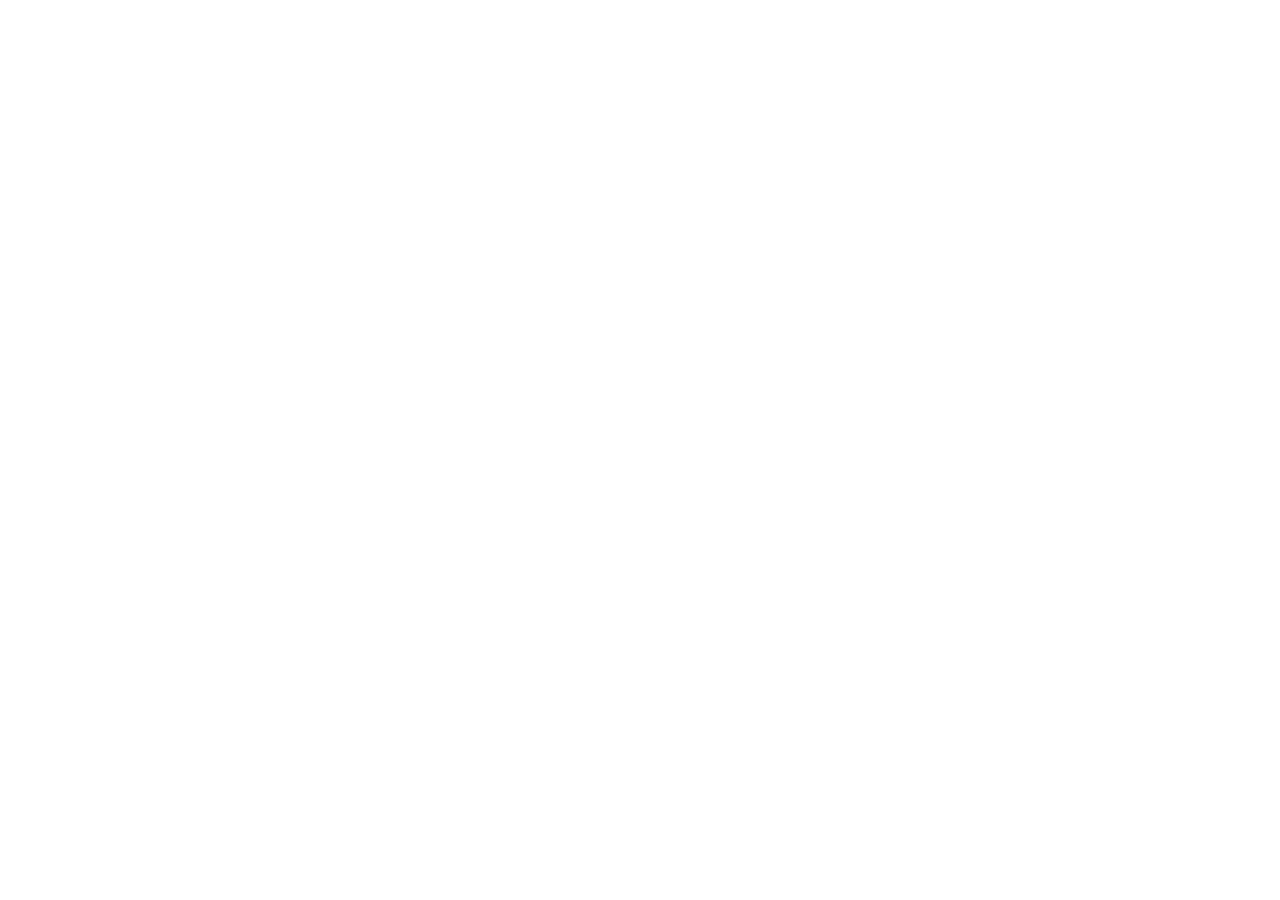
==== index.html @ dc9d1894 "Initial commit" ====
<!DOCTYPE html>
<html lang="en">
<head>
    <meta charset="UTF-8">
    <meta name="viewport" content="width=device-width, initial-scale=1.0">
    <link rel="stylesheet" href="styles/normalize.css">
    <link rel="stylesheet" href="styles/index.css">
    <title>Assignment 11</title>
</head>
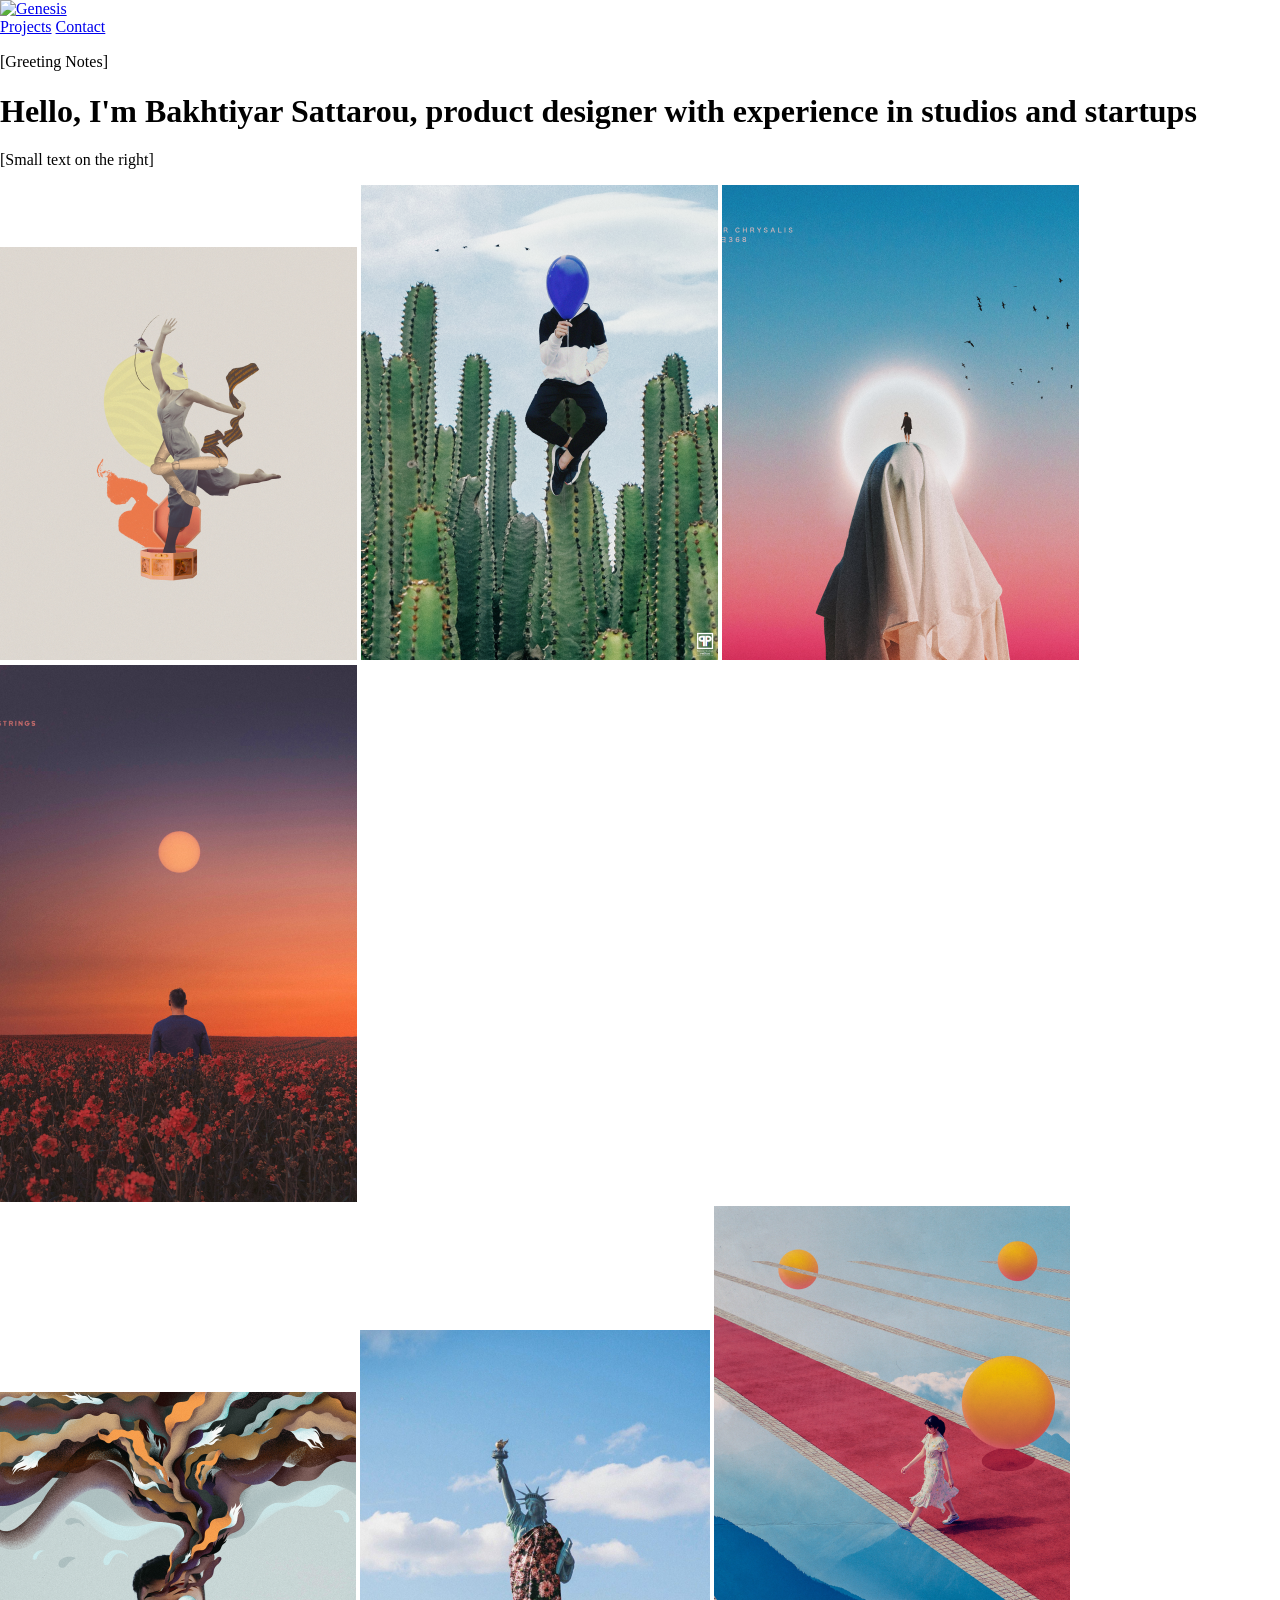
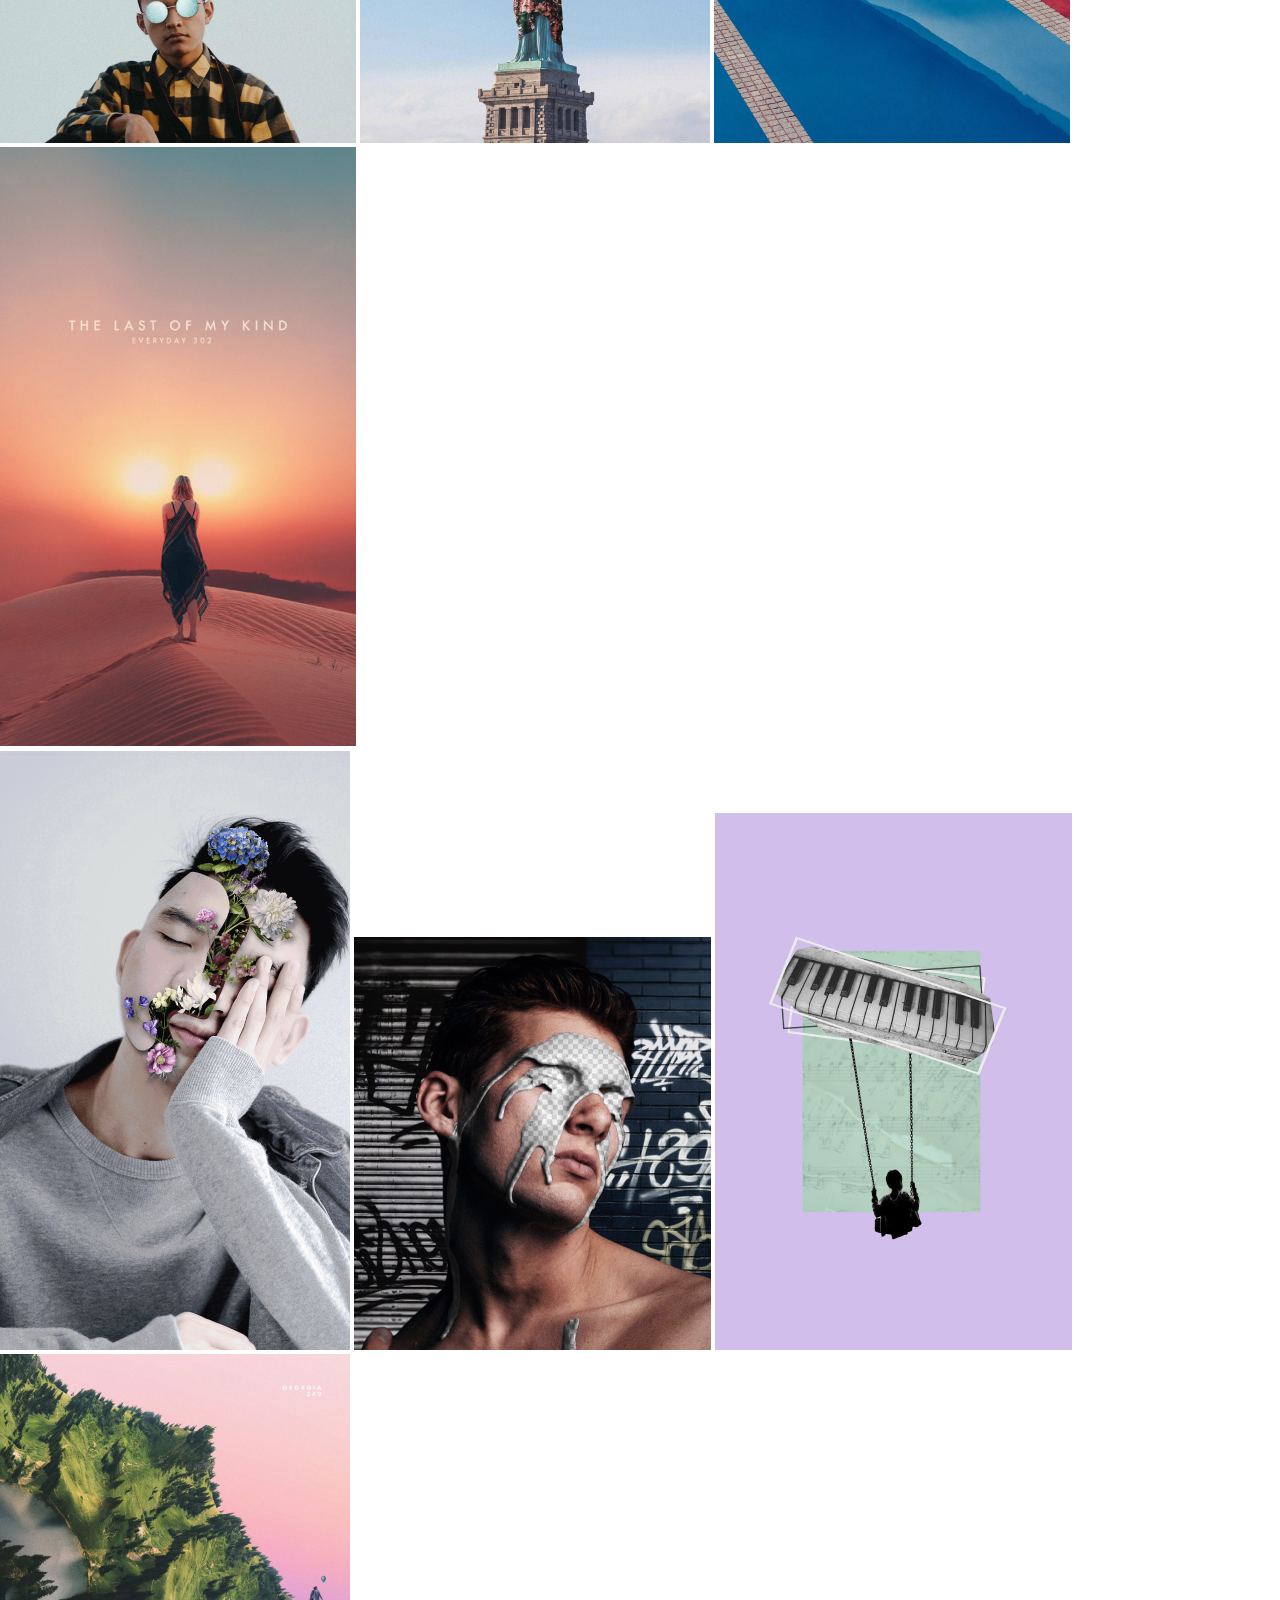
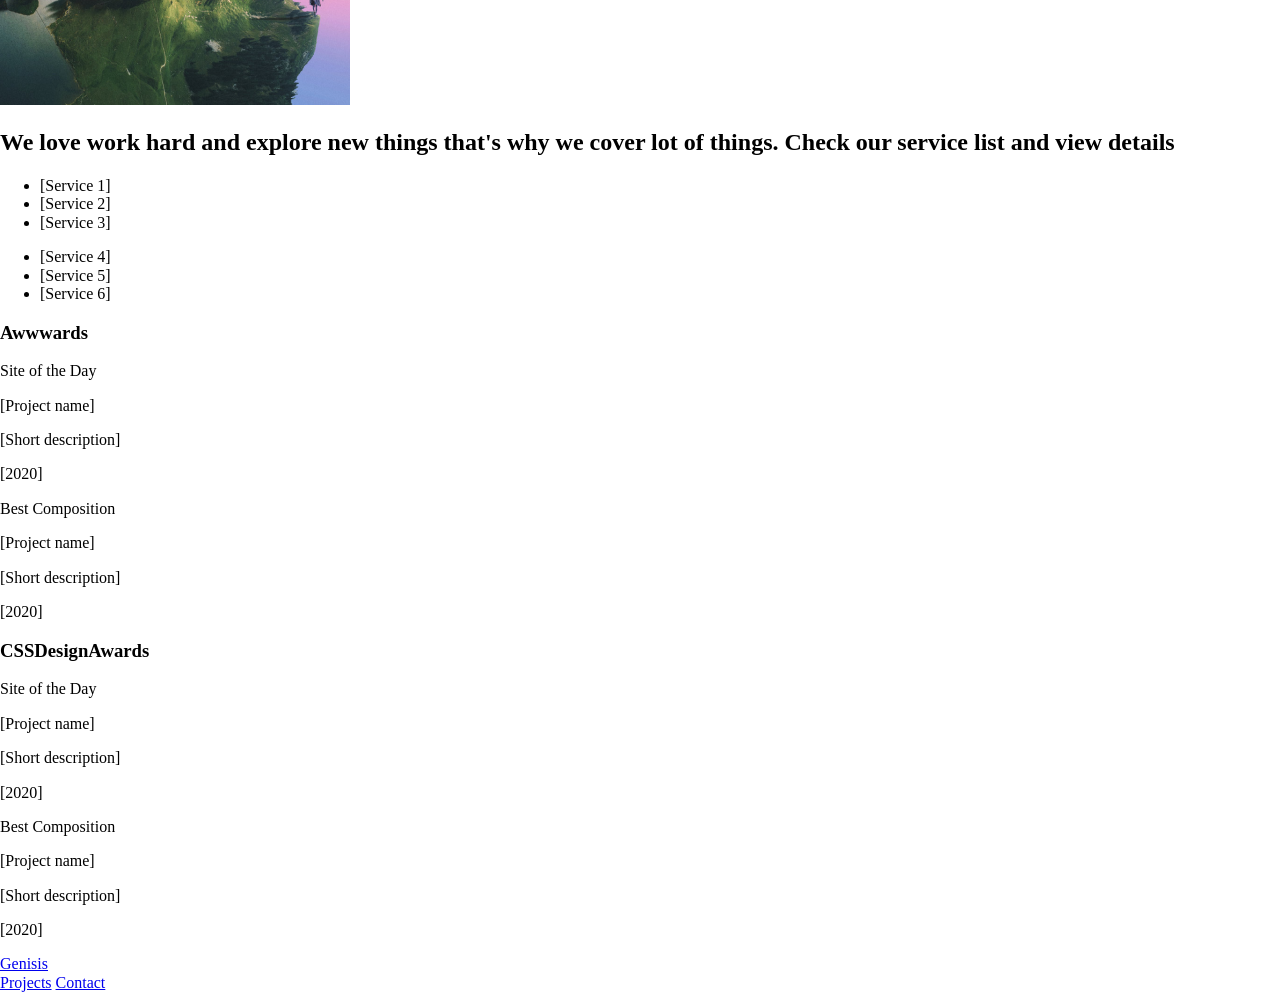
==== commit dcc0013b: "Created full index.html document for project. Added the imagery for the first page and logo. Connect" ====
--- a/index.html
+++ b/index.html
@@ -5,5 +5,125 @@
     <meta name="viewport" content="width=device-width, initial-scale=1.0">
     <link rel="stylesheet" href="styles/normalize.css">
     <link rel="stylesheet" href="styles/index.css">
-    <title>Assignment 11</title>
-</head>+    <link rel="preconnect" href="https://fonts.googleapis.com">
+    <link rel="preconnect" href="https://fonts.gstatic.com" crossorigin>
+    <link href="https://fonts.googleapis.com/css2?family=Mulish:ital,wght@0,200..1000;1,200..1000&display=swap" rel="stylesheet">
+    <title>Genesis</title>
+</head>
+<body>
+    <div class="page">
+        <header class="header">
+            <a href="index.html" class="header__logo">
+            <img src="images/logo.svg" alt="Genesis">
+            </a>
+            <nav class="header__nav">
+                <a href="project.html" class="header__link">Projects</a>
+                <a href="contact.html" class="header__link">Contact</a>
+            </nav>
+        </header>
+
+        <main class="main">
+            <section class="hero">
+                <div>
+                    <p class="hero__label">[Greeting Notes]</p>
+                    <h1 class="hero__title">
+                        Hello, I'm Bakhtiyar Sattarou,
+                        <span class="hero__accent">product designer</span>
+                        with experience in studios and startups
+                    </h1>
+                </div>
+                <p class="hero__side">[Small text on the right]</p>
+                </section>
+                
+                <section class="gallery">
+                    <div class="gallery__column">
+                        <img src="images/row-1-img-1.png" alt="Dancer with yellow circle">
+                        <img src="images/row-2-img-1.png" alt="Person floating above cactuses">
+                        <img src="images/row-3-img-1.png" alt="Ghost figure in front of moon">
+                        <img src="images/row-4-img-1.png" alt="Man in red flower field">
+                    </div>
+                    <div class="gallery__column">
+                        <img src="images/row-1-img-2.png" alt="Man with colorful hair">
+                        <img src="images/row-2-img-2.png" alt="Liberty in flower dress">
+                        <img src="images/row-3-img-2.png" alt="Woman on red path">
+                        <img src="images/row-4-img-2.png" alt="Sunset desert">
+                    </div>
+                    <div class="gallery__column">
+                        <img src="images/row-1-img-3.png" alt="Man with flowers on his face">
+                        <img src="images/row-2-img-3.png" alt="Painted face">
+                        <img src="images/row-3-img-3.png" alt="Piano swing">
+                        <img src="images/row-4-img-3.png" alt="Tiny person on green island">
+                    </div>
+                </section>
+
+                <section class="services">
+                    <h2 class="services__title">
+                        We love work hard and explore new things that's why we cover lot of things. Check our service list and view details
+                    </h2>
+                    <ul class="services__list">
+                        <li>[Service 1]</li>
+                        <li>[Service 2]</li>
+                        <li>[Service 3]</li>
+                    </ul>
+                    <ul class="services__list">
+                        <li>[Service 4]</li>
+                        <li>[Service 5]</li>
+                        <li>[Service 6]</li>
+                    </ul>
+                </section>
+
+            <section class="awards">
+                    <div class="awards__group">
+                        <h3 class="awards__ord">Awwwards</h3>
+                        <div>
+                            <div class="awards__item">
+                                <p class="awards__type">Site of the Day</p>
+                                <div>
+                                    <p class="awards__name">[Project name]</p>
+                                    <p class="awards__desc">[Short description]</p>
+                                </div>
+                                <p class="awards__year">[2020]</p>
+                            </div>
+                            <div class="awards__item">
+                                <p class="awards__type">Best Composition</p>
+                                <div>
+                                    <p class="awards__name">[Project name]</p>
+                                    <p class="awards__desc">[Short description]</p>
+                                </div>
+                                <p class="awards__year">[2020]</p>
+                            </div>
+                        </div>
+                    </div>
+
+                <div class="awards__group">
+                        <h3 class="awards__org">CSSDesignAwards</h3>
+                    <div>
+                        <div class="awards__item">
+                            <p class="awards__type">Site of the Day</p>
+                            <div>
+                                <p class="awards__name">[Project name]</p>
+                                <p class="awards__desc">[Short description]</p>
+                            </div>
+                            <p class="awards__year">[2020]</p>
+                        </div>
+                        <div class="awards__item">
+                            <p class="awards__type">Best Composition</p>
+                            <div>
+                                <p class="awards__name">[Project name]</p>
+                                <p class="awards__desc">[Short description]</p>
+                            </div>
+                            <p class="awards__year">[2020]</p>
+                        </div>
+                    </div>
+                </div>    
+            </section>
+        </main>
+        <footer class="footer">
+            <a href="index.html" class="footer__logo">Genisis</a>
+            <nav class="footer__nav">
+                <a href="project.html" class="footer__link">Projects</a>
+                <a href="contact.html" class="footer__link">Contact</a>
+            </nav>
+        </footer>
+</body>
+</html>
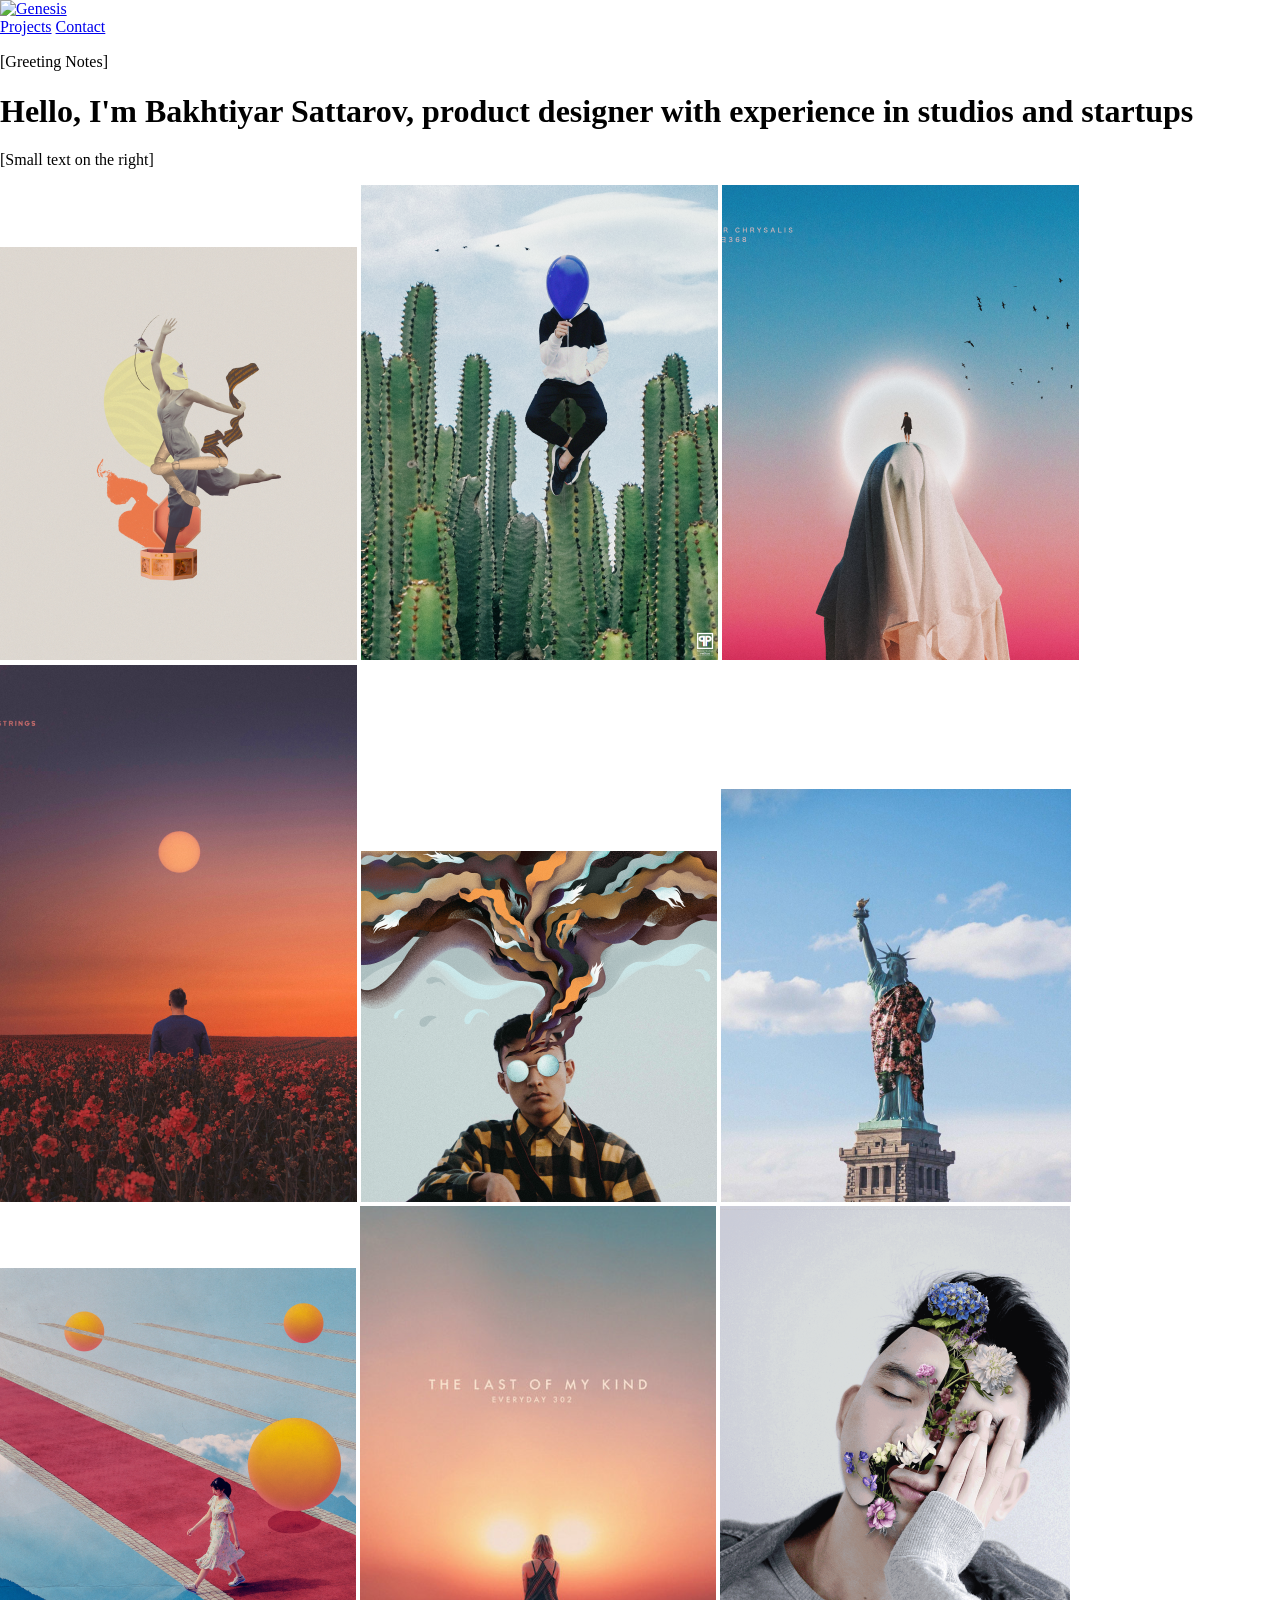
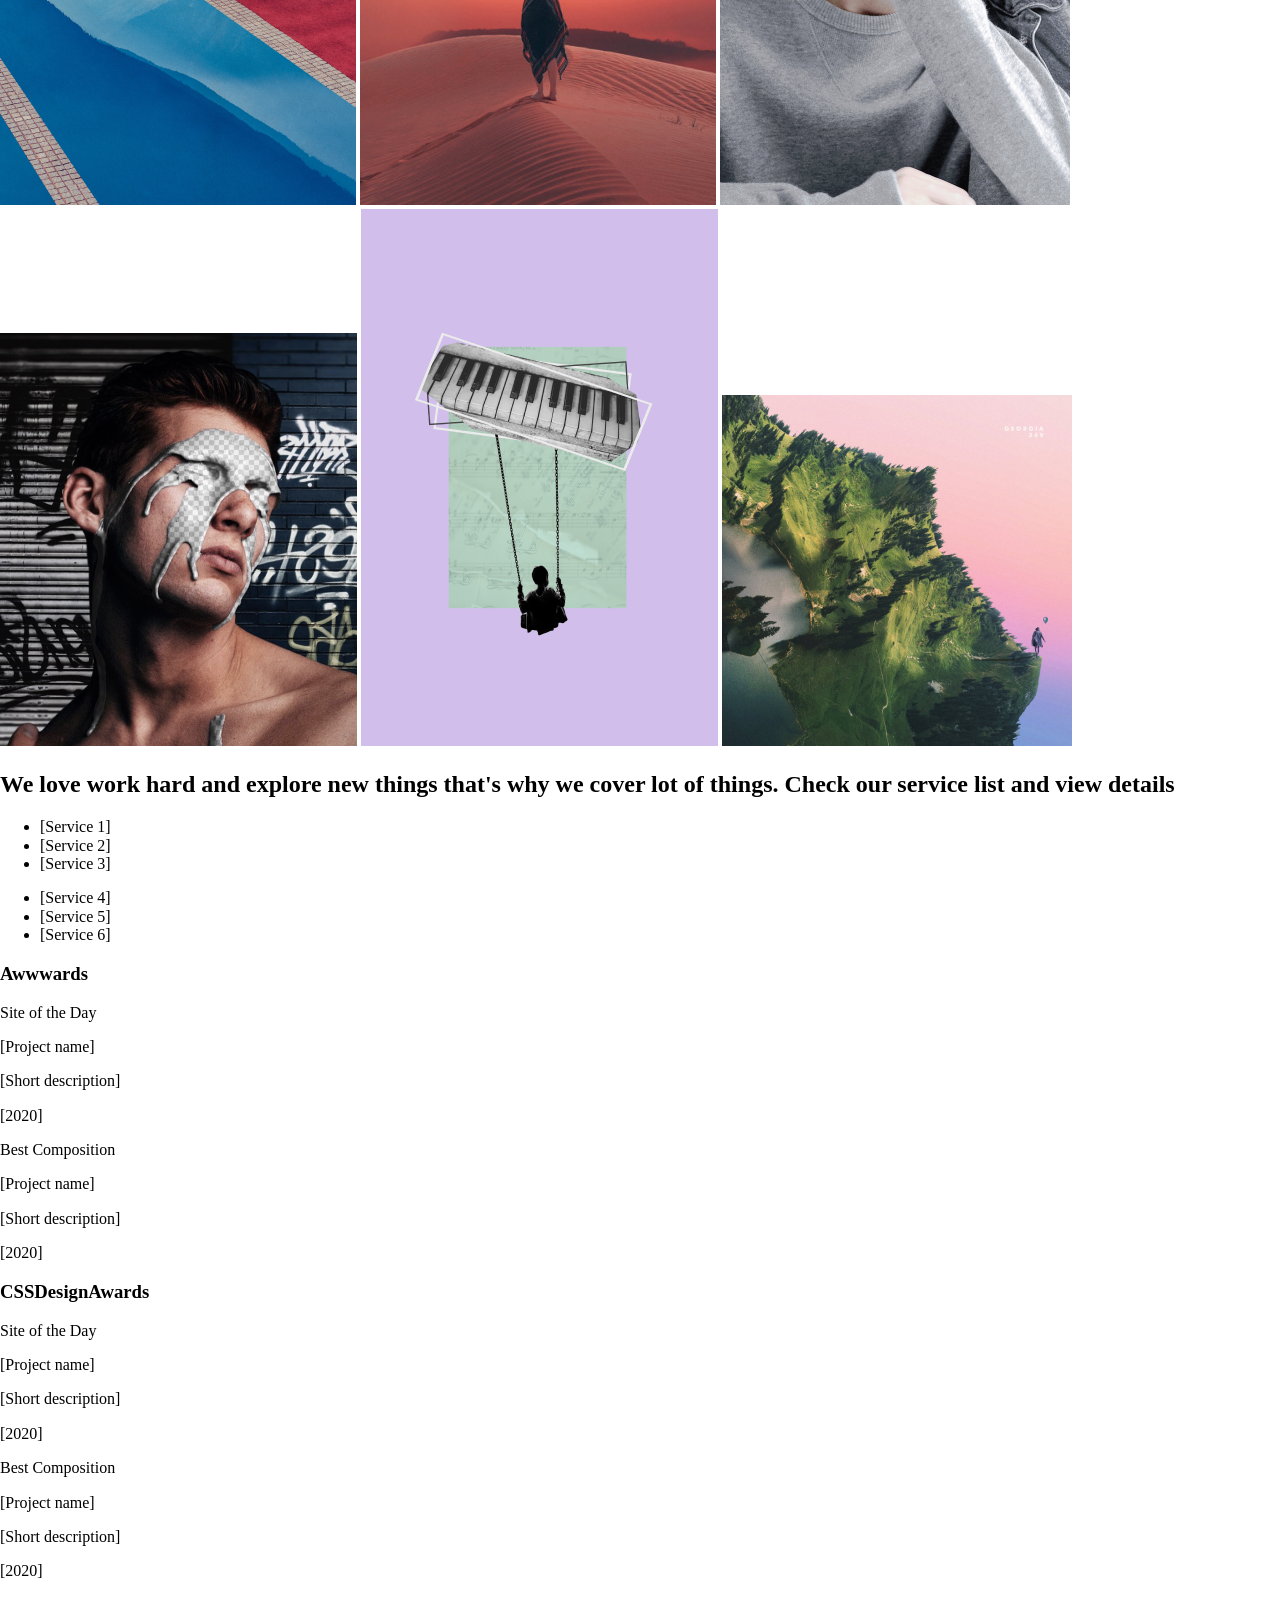
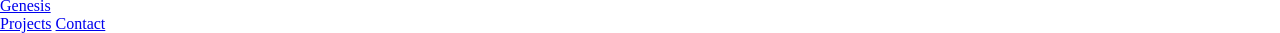
==== commit be755e7b: "Fix typos and improve gallery structure in index.html" ====
--- a/index.html
+++ b/index.html
@@ -8,10 +8,9 @@
     <link rel="preconnect" href="https://fonts.googleapis.com">
     <link rel="preconnect" href="https://fonts.gstatic.com" crossorigin>
     <link href="https://fonts.googleapis.com/css2?family=Mulish:ital,wght@0,200..1000;1,200..1000&display=swap" rel="stylesheet">
-    <title>Genesis</title>
+    <title>Genesis | Home</title>
 </head>
 <body>
-    <div class="page">
         <header class="header">
             <a href="index.html" class="header__logo">
             <img src="images/logo.svg" alt="Genesis">
@@ -27,7 +26,7 @@
                 <div>
                     <p class="hero__label">[Greeting Notes]</p>
                     <h1 class="hero__title">
-                        Hello, I'm Bakhtiyar Sattarou,
+                        Hello, I'm Bakhtiyar Sattarov,
                         <span class="hero__accent">product designer</span>
                         with experience in studios and startups
                     </h1>
@@ -36,25 +35,24 @@
                 </section>
                 
                 <section class="gallery">
-                    <div class="gallery__column">
-                        <img src="images/row-1-img-1.png" alt="Dancer with yellow circle">
-                        <img src="images/row-2-img-1.png" alt="Person floating above cactuses">
-                        <img src="images/row-3-img-1.png" alt="Ghost figure in front of moon">
-                        <img src="images/row-4-img-1.png" alt="Man in red flower field">
-                    </div>
-                    <div class="gallery__column">
-                        <img src="images/row-1-img-2.png" alt="Man with colorful hair">
-                        <img src="images/row-2-img-2.png" alt="Liberty in flower dress">
-                        <img src="images/row-3-img-2.png" alt="Woman on red path">
-                        <img src="images/row-4-img-2.png" alt="Sunset desert">
-                    </div>
-                    <div class="gallery__column">
-                        <img src="images/row-1-img-3.png" alt="Man with flowers on his face">
-                        <img src="images/row-2-img-3.png" alt="Painted face">
-                        <img src="images/row-3-img-3.png" alt="Piano swing">
-                        <img src="images/row-4-img-3.png" alt="Tiny person on green island">
-                    </div>
-                </section>
+            <!-- column 1 -->
+            <img class="gallery__img gallery__img--7" src="images/row-1-img-1.png" alt="Dancer with yellow circle">
+            <img class="gallery__img gallery__img--8" src="images/row-2-img-1.png" alt="Person floating above cactuses">
+            <img class="gallery__img gallery__img--8" src="images/row-3-img-1.png" alt="Ghost figure in front of moon">
+            <img class="gallery__img gallery__img--9" src="images/row-4-img-1.png" alt="Man in red flower field">
+
+            <!-- column 2 -->
+            <img class="gallery__img gallery__img--6" src="images/row-1-img-2.png" alt="Man with colorful hair">
+            <img class="gallery__img gallery__img--7" src="images/row-2-img-2.png" alt="Liberty in flower dress">
+            <img class="gallery__img gallery__img--9" src="images/row-3-img-2.png" alt="Woman on red path">
+            <img class="gallery__img gallery__img--10" src="images/row-4-img-2.png" alt="Sunset desert">
+
+            <!-- column 3 -->
+            <img class="gallery__img gallery__img--10" src="images/row-1-img-3.png" alt="Man with flowers on his face">
+            <img class="gallery__img gallery__img--7" src="images/row-2-img-3.png" alt="Painted face">
+            <img class="gallery__img gallery__img--9" src="images/row-3-img-3.png" alt="Piano swing">
+            <img class="gallery__img gallery__img--6" src="images/row-4-img-3.png" alt="Tiny person on green island">
+        </section>
 
                 <section class="services">
                     <h2 class="services__title">
@@ -74,7 +72,7 @@
 
             <section class="awards">
                     <div class="awards__group">
-                        <h3 class="awards__ord">Awwwards</h3>
+                        <h3 class="awards__org">Awwwards</h3>
                         <div>
                             <div class="awards__item">
                                 <p class="awards__type">Site of the Day</p>
@@ -119,7 +117,7 @@
             </section>
         </main>
         <footer class="footer">
-            <a href="index.html" class="footer__logo">Genisis</a>
+            <a href="index.html" class="footer__logo">Genesis</a>
             <nav class="footer__nav">
                 <a href="project.html" class="footer__link">Projects</a>
                 <a href="contact.html" class="footer__link">Contact</a>
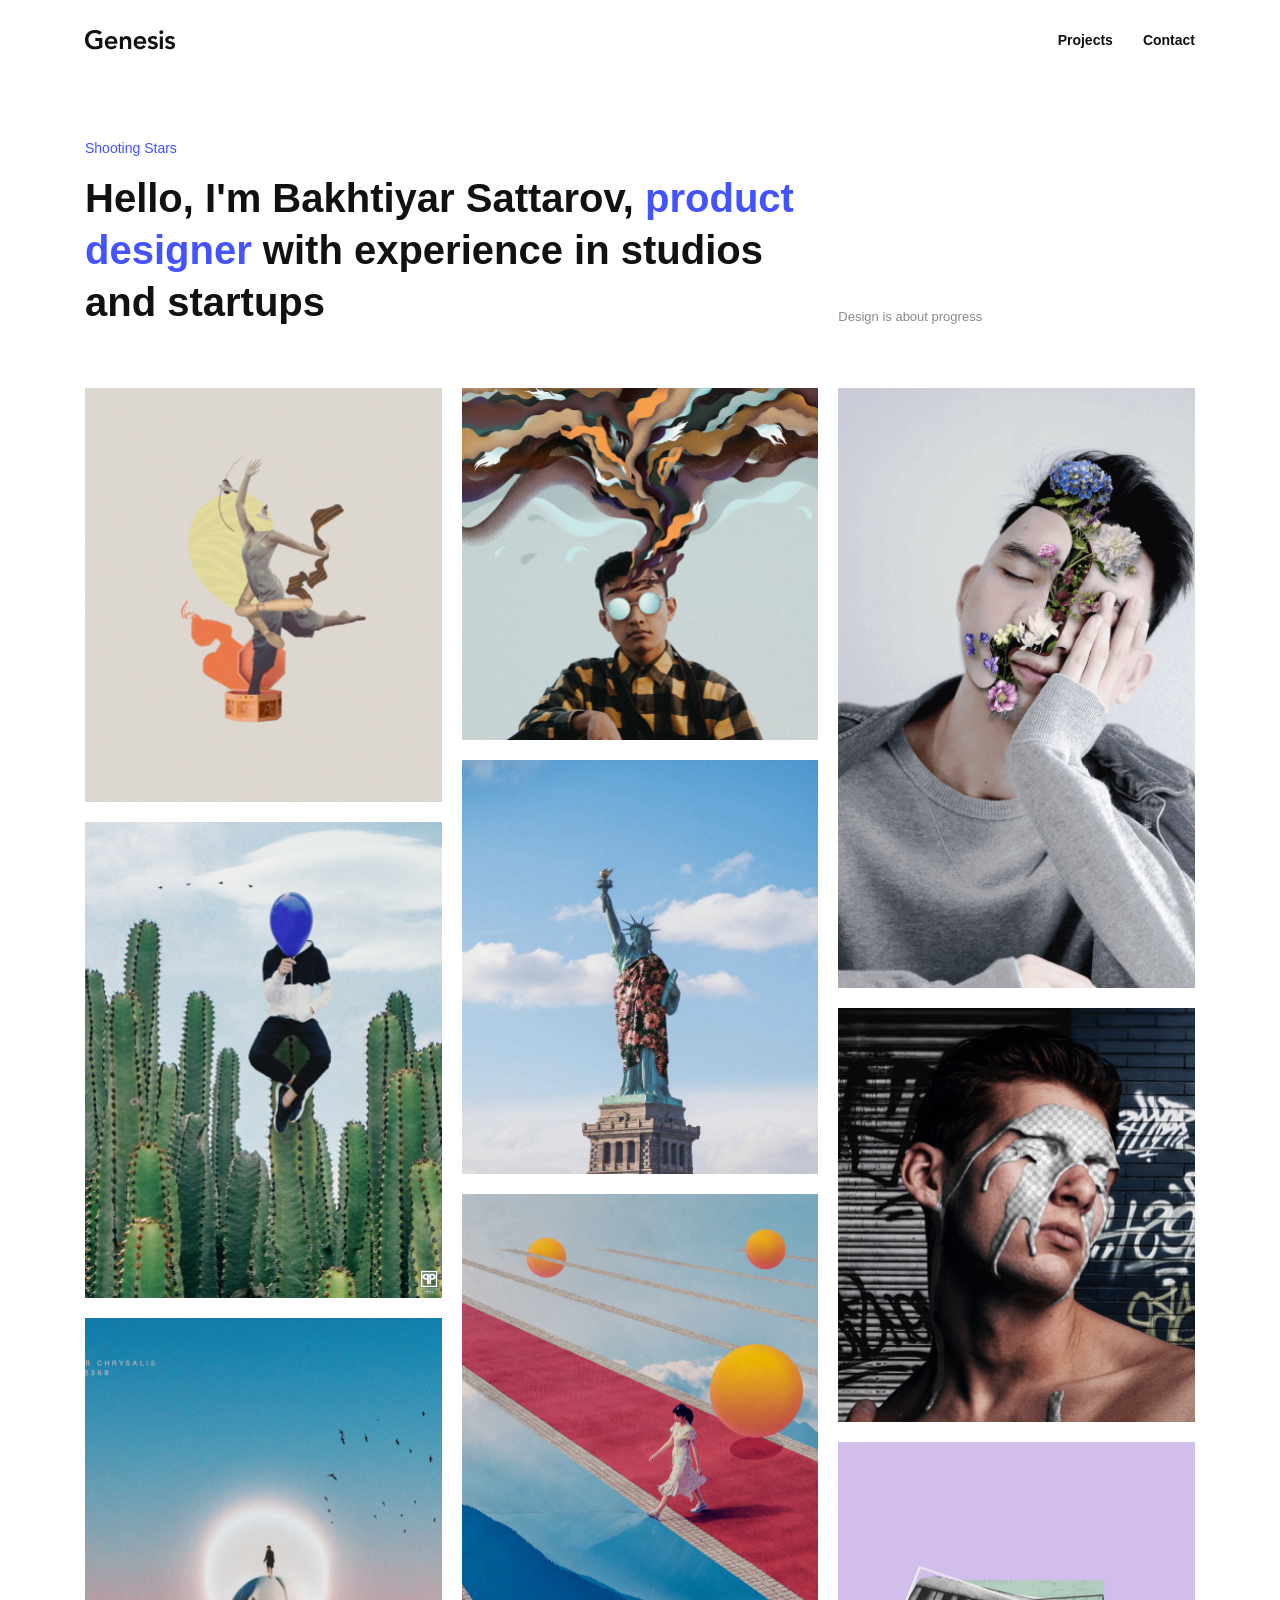
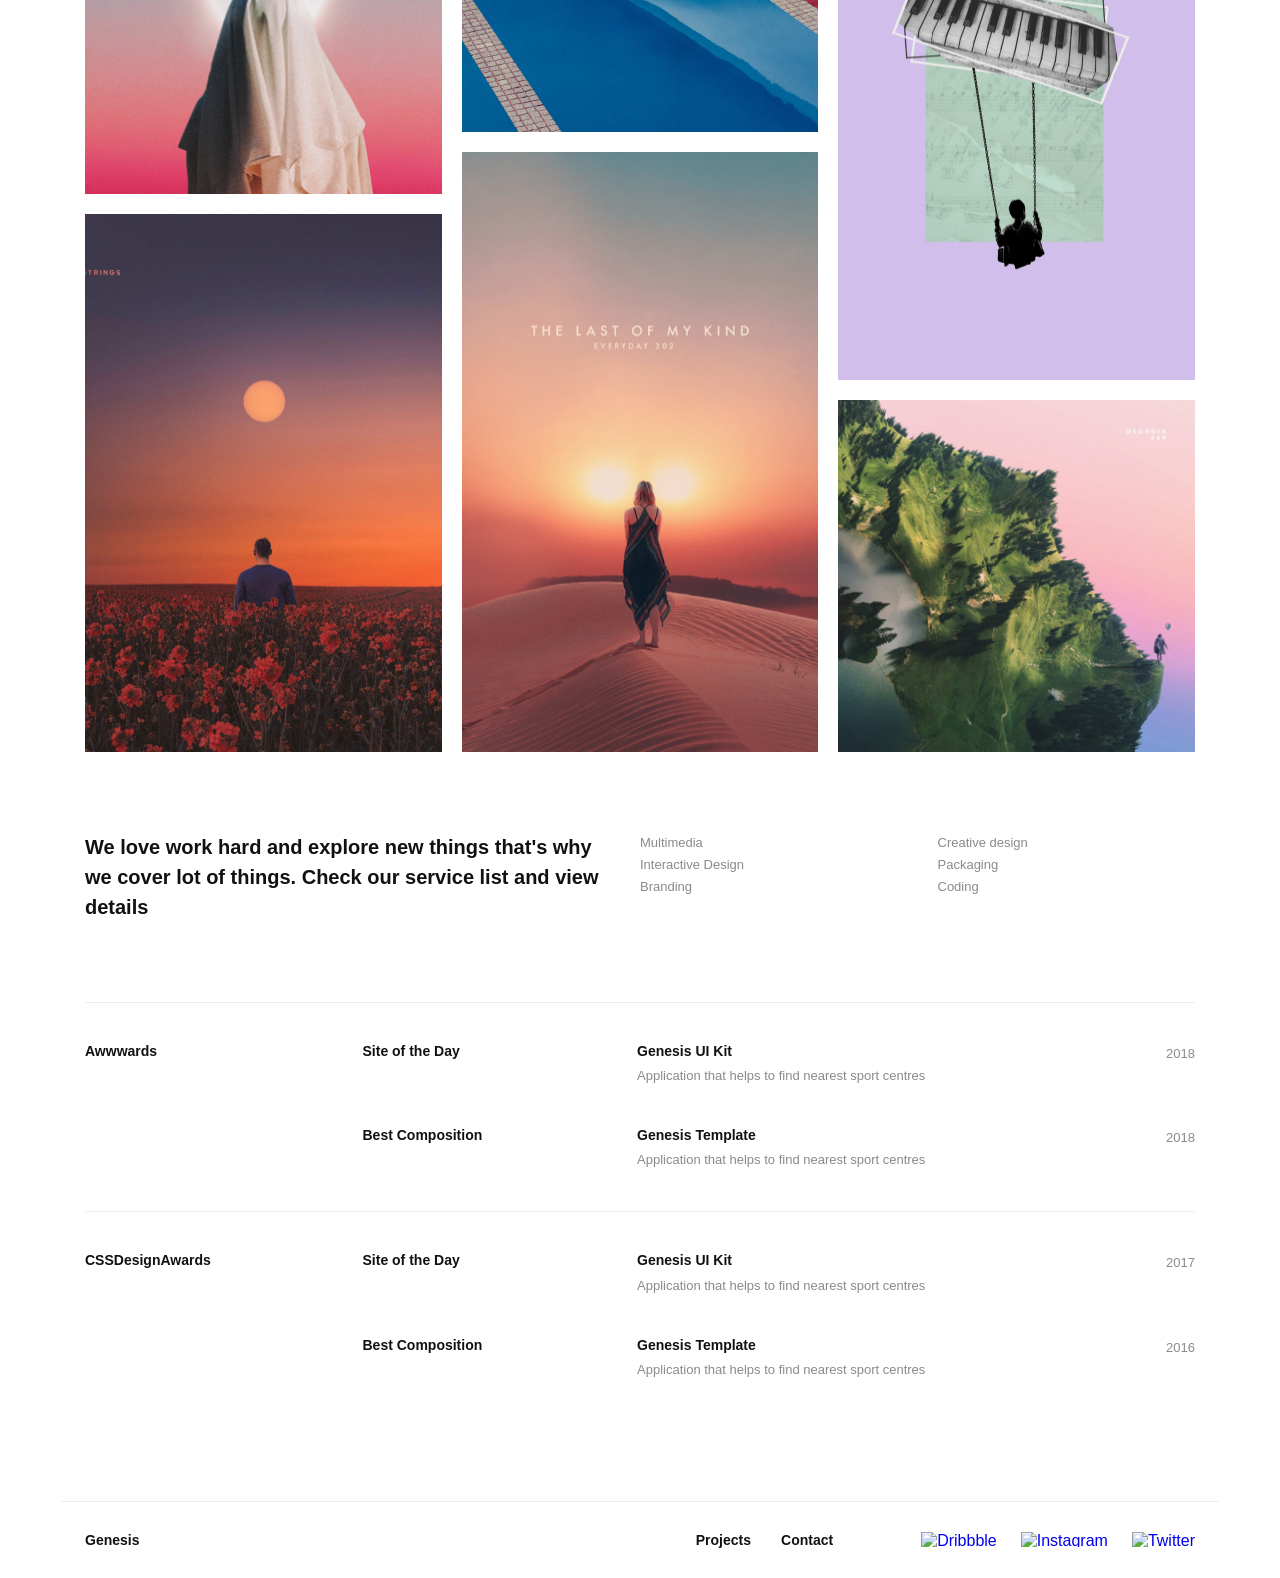
==== commit 2b57e8f7: "Add contact and project pages with structured layout and content" ====
--- a/index.html
+++ b/index.html
@@ -24,14 +24,14 @@
         <main class="main">
             <section class="hero">
                 <div>
-                    <p class="hero__label">[Greeting Notes]</p>
+                    <p class="hero__label">Shooting Stars</p>
                     <h1 class="hero__title">
                         Hello, I'm Bakhtiyar Sattarov,
                         <span class="hero__accent">product designer</span>
                         with experience in studios and startups
                     </h1>
                 </div>
-                <p class="hero__side">[Small text on the right]</p>
+                <p class="hero__side">Design is about progress</p>
                 </section>
                 
                 <section class="gallery">
@@ -59,14 +59,14 @@
                         We love work hard and explore new things that's why we cover lot of things. Check our service list and view details
                     </h2>
                     <ul class="services__list">
-                        <li>[Service 1]</li>
-                        <li>[Service 2]</li>
-                        <li>[Service 3]</li>
+                        <li>Multimedia</li>
+                        <li>Interactive Design</li>
+                        <li>Branding</li>
                     </ul>
                     <ul class="services__list">
-                        <li>[Service 4]</li>
-                        <li>[Service 5]</li>
-                        <li>[Service 6]</li>
+                        <li>Creative design</li>
+                        <li>Packaging</li>
+                        <li>Coding</li>
                     </ul>
                 </section>
 
@@ -77,18 +77,18 @@
                             <div class="awards__item">
                                 <p class="awards__type">Site of the Day</p>
                                 <div>
-                                    <p class="awards__name">[Project name]</p>
-                                    <p class="awards__desc">[Short description]</p>
+                                    <p class="awards__name">Genesis UI Kit</p>
+                                    <p class="awards__desc">Application that helps to find nearest sport centres</p>
                                 </div>
-                                <p class="awards__year">[2020]</p>
+                                <p class="awards__year">2018</p>
                             </div>
                             <div class="awards__item">
                                 <p class="awards__type">Best Composition</p>
                                 <div>
-                                    <p class="awards__name">[Project name]</p>
-                                    <p class="awards__desc">[Short description]</p>
+                                    <p class="awards__name">Genesis Template</p>
+                                    <p class="awards__desc">Application that helps to find nearest sport centres</p>
                                 </div>
-                                <p class="awards__year">[2020]</p>
+                                <p class="awards__year">2018</p>
                             </div>
                         </div>
                     </div>
@@ -99,18 +99,18 @@
                         <div class="awards__item">
                             <p class="awards__type">Site of the Day</p>
                             <div>
-                                <p class="awards__name">[Project name]</p>
-                                <p class="awards__desc">[Short description]</p>
+                                <p class="awards__name">Genesis UI Kit</p>
+                                <p class="awards__desc">Application that helps to find nearest sport centres</p>
                             </div>
-                            <p class="awards__year">[2020]</p>
+                            <p class="awards__year">2017</p>
                         </div>
                         <div class="awards__item">
                             <p class="awards__type">Best Composition</p>
                             <div>
-                                <p class="awards__name">[Project name]</p>
-                                <p class="awards__desc">[Short description]</p>
+                                <p class="awards__name">Genesis Template</p>
+                                <p class="awards__desc">Application that helps to find nearest sport centres</p>
                             </div>
-                            <p class="awards__year">[2020]</p>
+                            <p class="awards__year">2016</p>
                         </div>
                     </div>
                 </div>    
@@ -122,6 +122,11 @@
                 <a href="project.html" class="footer__link">Projects</a>
                 <a href="contact.html" class="footer__link">Contact</a>
             </nav>
+            <div class="footer__social">
+                <a href="#"><img src="images/dribbble.png" alt="Dribbble"></a>
+                <a href="#"><img src="images/instagram.png" alt="Instagram"></a>
+                <a href="#"><img src="images/twitter.png" alt="Twitter"></a>
+            </div>
         </footer>
 </body>
 </html>
--- a/styles/index.css
+++ b/styles/index.css
@@ -0,0 +1,2 @@
+.footer,.header,.main{max-width:1158px;margin-left:auto;margin-right:auto;padding-left:24px;padding-right:24px}.footer,.header{display:-webkit-box;display:-ms-flexbox;display:flex;-webkit-box-pack:justify;-ms-flex-pack:justify;justify-content:space-between;-webkit-box-align:center;-ms-flex-align:center;align-items:center}.footer__nav,.header__nav{display:-webkit-box;display:-ms-flexbox;display:flex;gap:30px}.footer__link,.footer__logo,.header__link{color:#111111;font-size:14px;font-weight:600;text-decoration:none}.awards__desc,.awards__year,.hero__side,.services__list{font-size:13px;color:#8a8a8a;line-height:1.7}.contact__title,.intro__title{max-width:450px;font-size:40px;line-height:1.3;margin-bottom:32px}.contact__paragraph,.intro__paragraph,.project__text{font-size:15px;color:#333333;line-height:1.75}.contact,.hero,.intro{padding:60px 0}.gallery__img,.project__images img{-webkit-transition:-webkit-transform 0.3s;transition:-webkit-transform 0.3s;transition:transform 0.3s;transition:transform 0.3s,-webkit-transform 0.3s}.gallery__img:hover,.project__images img:hover{-webkit-transform:scale(1.03);transform:scale(1.03)}.header{padding-top:30px;padding-bottom:30px}.header__logo img{width:auto;height:20px}.header__link:hover{color:#4353ff}*,:after,:before{-webkit-box-sizing:border-box;box-sizing:border-box}body,dd,dl,h1,h2,h3,p,ul{margin:0;padding:0}ul{list-style:none}body{font-family:"Mulish",sans-serif;color:#111111}img{display:block;width:100%}button,input,textarea{font:inherit}.hero{display:-ms-grid;display:grid;-ms-grid-columns:2fr 40px 1fr;grid-template-columns:2fr 1fr;gap:40px;-webkit-box-align:end;-ms-flex-align:end;align-items:end}.hero__label{color:#4353ff;font-size:14px;margin-bottom:16px}.hero__title{font-size:40px;line-height:1.3}.hero__accent{color:#4353ff}.gallery{display:-ms-grid;display:grid;-ms-grid-columns:1fr 20px 1fr 20px 1fr;grid-template-columns:repeat(3,1fr);gap:20px;-ms-grid-rows:42px 20px 42px 20px 42px 20px 42px 20px 42px 20px 42px 20px 42px 20px 42px 20px 42px 20px 42px 20px 42px 20px 42px 20px 42px 20px 42px 20px 42px 20px 42px 20px 42px 20px 42px 20px 42px 20px 42px 20px 42px 20px 42px 20px 42px 20px 42px 20px 42px 20px 42px 20px 42px 20px 42px 20px 42px 20px 42px 20px 42px 20px 42px;grid-template-rows:repeat(32,42px);grid-auto-flow:column}.gallery>:first-child{-ms-grid-row:1;-ms-grid-column:1}.gallery>:nth-child(2){-ms-grid-row:3;-ms-grid-column:1}.gallery>:nth-child(3){-ms-grid-row:5;-ms-grid-column:1}.gallery>:nth-child(4){-ms-grid-row:7;-ms-grid-column:1}.gallery>:nth-child(5){-ms-grid-row:9;-ms-grid-column:1}.gallery>:nth-child(6){-ms-grid-row:11;-ms-grid-column:1}.gallery>:nth-child(7){-ms-grid-row:13;-ms-grid-column:1}.gallery>:nth-child(8){-ms-grid-row:15;-ms-grid-column:1}.gallery>:nth-child(9){-ms-grid-row:17;-ms-grid-column:1}.gallery>:nth-child(10){-ms-grid-row:19;-ms-grid-column:1}.gallery>:nth-child(11){-ms-grid-row:21;-ms-grid-column:1}.gallery>:nth-child(12){-ms-grid-row:23;-ms-grid-column:1}.gallery>:nth-child(13){-ms-grid-row:25;-ms-grid-column:1}.gallery>:nth-child(14){-ms-grid-row:27;-ms-grid-column:1}.gallery>:nth-child(15){-ms-grid-row:29;-ms-grid-column:1}.gallery>:nth-child(16){-ms-grid-row:31;-ms-grid-column:1}.gallery>:nth-child(17){-ms-grid-row:33;-ms-grid-column:1}.gallery>:nth-child(18){-ms-grid-row:35;-ms-grid-column:1}.gallery>:nth-child(19){-ms-grid-row:37;-ms-grid-column:1}.gallery>:nth-child(20){-ms-grid-row:39;-ms-grid-column:1}.gallery>:nth-child(21){-ms-grid-row:41;-ms-grid-column:1}.gallery>:nth-child(22){-ms-grid-row:43;-ms-grid-column:1}.gallery>:nth-child(23){-ms-grid-row:45;-ms-grid-column:1}.gallery>:nth-child(24){-ms-grid-row:47;-ms-grid-column:1}.gallery>:nth-child(25){-ms-grid-row:49;-ms-grid-column:1}.gallery>:nth-child(26){-ms-grid-row:51;-ms-grid-column:1}.gallery>:nth-child(27){-ms-grid-row:53;-ms-grid-column:1}.gallery>:nth-child(28){-ms-grid-row:55;-ms-grid-column:1}.gallery>:nth-child(29){-ms-grid-row:57;-ms-grid-column:1}.gallery>:nth-child(30){-ms-grid-row:59;-ms-grid-column:1}.gallery>:nth-child(31){-ms-grid-row:61;-ms-grid-column:1}.gallery>:nth-child(32){-ms-grid-row:63;-ms-grid-column:1}.gallery>:nth-child(33){-ms-grid-row:1;-ms-grid-column:3}.gallery>:nth-child(34){-ms-grid-row:3;-ms-grid-column:3}.gallery>:nth-child(35){-ms-grid-row:5;-ms-grid-column:3}.gallery>:nth-child(36){-ms-grid-row:7;-ms-grid-column:3}.gallery>:nth-child(37){-ms-grid-row:9;-ms-grid-column:3}.gallery>:nth-child(38){-ms-grid-row:11;-ms-grid-column:3}.gallery>:nth-child(39){-ms-grid-row:13;-ms-grid-column:3}.gallery>:nth-child(40){-ms-grid-row:15;-ms-grid-column:3}.gallery>:nth-child(41){-ms-grid-row:17;-ms-grid-column:3}.gallery>:nth-child(42){-ms-grid-row:19;-ms-grid-column:3}.gallery>:nth-child(43){-ms-grid-row:21;-ms-grid-column:3}.gallery>:nth-child(44){-ms-grid-row:23;-ms-grid-column:3}.gallery>:nth-child(45){-ms-grid-row:25;-ms-grid-column:3}.gallery>:nth-child(46){-ms-grid-row:27;-ms-grid-column:3}.gallery>:nth-child(47){-ms-grid-row:29;-ms-grid-column:3}.gallery>:nth-child(48){-ms-grid-row:31;-ms-grid-column:3}.gallery>:nth-child(49){-ms-grid-row:33;-ms-grid-column:3}.gallery>:nth-child(50){-ms-grid-row:35;-ms-grid-column:3}.gallery>:nth-child(51){-ms-grid-row:37;-ms-grid-column:3}.gallery>:nth-child(52){-ms-grid-row:39;-ms-grid-column:3}.gallery>:nth-child(53){-ms-grid-row:41;-ms-grid-column:3}.gallery>:nth-child(54){-ms-grid-row:43;-ms-grid-column:3}.gallery>:nth-child(55){-ms-grid-row:45;-ms-grid-column:3}.gallery>:nth-child(56){-ms-grid-row:47;-ms-grid-column:3}.gallery>:nth-child(57){-ms-grid-row:49;-ms-grid-column:3}.gallery>:nth-child(58){-ms-grid-row:51;-ms-grid-column:3}.gallery>:nth-child(59){-ms-grid-row:53;-ms-grid-column:3}.gallery>:nth-child(60){-ms-grid-row:55;-ms-grid-column:3}.gallery>:nth-child(61){-ms-grid-row:57;-ms-grid-column:3}.gallery>:nth-child(62){-ms-grid-row:59;-ms-grid-column:3}.gallery>:nth-child(63){-ms-grid-row:61;-ms-grid-column:3}.gallery>:nth-child(64){-ms-grid-row:63;-ms-grid-column:3}.gallery>:nth-child(65){-ms-grid-row:1;-ms-grid-column:5}.gallery>:nth-child(66){-ms-grid-row:3;-ms-grid-column:5}.gallery>:nth-child(67){-ms-grid-row:5;-ms-grid-column:5}.gallery>:nth-child(68){-ms-grid-row:7;-ms-grid-column:5}.gallery>:nth-child(69){-ms-grid-row:9;-ms-grid-column:5}.gallery>:nth-child(70){-ms-grid-row:11;-ms-grid-column:5}.gallery>:nth-child(71){-ms-grid-row:13;-ms-grid-column:5}.gallery>:nth-child(72){-ms-grid-row:15;-ms-grid-column:5}.gallery>:nth-child(73){-ms-grid-row:17;-ms-grid-column:5}.gallery>:nth-child(74){-ms-grid-row:19;-ms-grid-column:5}.gallery>:nth-child(75){-ms-grid-row:21;-ms-grid-column:5}.gallery>:nth-child(76){-ms-grid-row:23;-ms-grid-column:5}.gallery>:nth-child(77){-ms-grid-row:25;-ms-grid-column:5}.gallery>:nth-child(78){-ms-grid-row:27;-ms-grid-column:5}.gallery>:nth-child(79){-ms-grid-row:29;-ms-grid-column:5}.gallery>:nth-child(80){-ms-grid-row:31;-ms-grid-column:5}.gallery>:nth-child(81){-ms-grid-row:33;-ms-grid-column:5}.gallery>:nth-child(82){-ms-grid-row:35;-ms-grid-column:5}.gallery>:nth-child(83){-ms-grid-row:37;-ms-grid-column:5}.gallery>:nth-child(84){-ms-grid-row:39;-ms-grid-column:5}.gallery>:nth-child(85){-ms-grid-row:41;-ms-grid-column:5}.gallery>:nth-child(86){-ms-grid-row:43;-ms-grid-column:5}.gallery>:nth-child(87){-ms-grid-row:45;-ms-grid-column:5}.gallery>:nth-child(88){-ms-grid-row:47;-ms-grid-column:5}.gallery>:nth-child(89){-ms-grid-row:49;-ms-grid-column:5}.gallery>:nth-child(90){-ms-grid-row:51;-ms-grid-column:5}.gallery>:nth-child(91){-ms-grid-row:53;-ms-grid-column:5}.gallery>:nth-child(92){-ms-grid-row:55;-ms-grid-column:5}.gallery>:nth-child(93){-ms-grid-row:57;-ms-grid-column:5}.gallery>:nth-child(94){-ms-grid-row:59;-ms-grid-column:5}.gallery>:nth-child(95){-ms-grid-row:61;-ms-grid-column:5}.gallery>:nth-child(96){-ms-grid-row:63;-ms-grid-column:5}.gallery__img{height:100%;-o-object-fit:cover;object-fit:cover}.gallery__img--6{-ms-grid-row-span:6;grid-row:span 6}.gallery__img--7{-ms-grid-row-span:7;grid-row:span 7}.gallery__img--8{-ms-grid-row-span:8;grid-row:span 8}.gallery__img--9{-ms-grid-row-span:9;grid-row:span 9}.gallery__img--10{-ms-grid-row-span:10;grid-row:span 10}.services{display:-ms-grid;display:grid;-ms-grid-columns:2fr 40px 1fr 40px 1fr;grid-template-columns:2fr 1fr 1fr;gap:40px;padding:80px 0}.services__title{font-size:20px;line-height:1.5}.awards__group{display:-ms-grid;display:grid;-ms-grid-columns:1fr 0 3fr;grid-template-columns:1fr 3fr;gap:0;padding:40px 0;border-top:1px solid #eeeeee}.awards__org{font-size:14px}.awards__item{display:-ms-grid;display:grid;-ms-grid-columns:1fr 20px 2fr 20px auto;grid-template-columns:1fr 2fr auto;gap:20px}.awards__item+.awards__item{margin-top:40px}.awards__name,.awards__type{font-size:14px;font-weight:700;margin-bottom:6px}.intro{display:-ms-grid;display:grid;-ms-grid-columns:2fr 120px 1fr;grid-template-columns:2fr 1fr;gap:120px}.intro__paragraph{margin-bottom:20px}.intro__row{display:-ms-grid;display:grid;-ms-grid-columns:135px 1fr;grid-template-columns:135px 1fr;padding:21px 0;border-bottom:1px solid #eeeeee;font-size:14px}.intro__row dt{color:#8a8a8a;font-weight:600}.intro__row dd{font-weight:700}.project__hero,.project__text{margin-bottom:40px}.project__images{display:-ms-grid;display:grid;-ms-grid-columns:1fr 24px 1fr 24px 1fr;grid-template-columns:repeat(3,1fr);gap:24px}.project__images img{height:100%;-o-object-fit:cover;object-fit:cover}.contact{display:-ms-grid;display:grid;-ms-grid-columns:1fr 60px 1fr;grid-template-columns:1fr 1fr;gap:60px}.contact__form{display:-webkit-box;display:-ms-flexbox;display:flex;-webkit-box-orient:vertical;-webkit-box-direction:normal;-ms-flex-direction:column;flex-direction:column}.contact__label{font-size:12px;color:#8a8a8a}.contact__input{border:none;border-bottom:1px solid #eeeeee;padding:10px 0;margin-bottom:20px}.contact__input:focus{outline:none;border-bottom-color:#4353ff}.contact__button{-ms-flex-item-align:start;align-self:flex-start;background:#4353ff;color:#ffffff;border:none;padding:10px 20px;cursor:pointer}.footer{gap:88px;margin-top:80px;padding-top:30px;padding-bottom:30px;border-top:1px solid #eeeeee}.footer__logo{font-weight:700}.footer__nav{margin-left:auto}.footer__link:hover{color:#8a8a8a}.footer__social{display:-webkit-box;display:-ms-flexbox;display:flex;gap:24px}.footer__social img{width:auto;height:15px}.footer__social a:hover{opacity:0.6}
+/*# sourceMappingURL=index.css.map */
